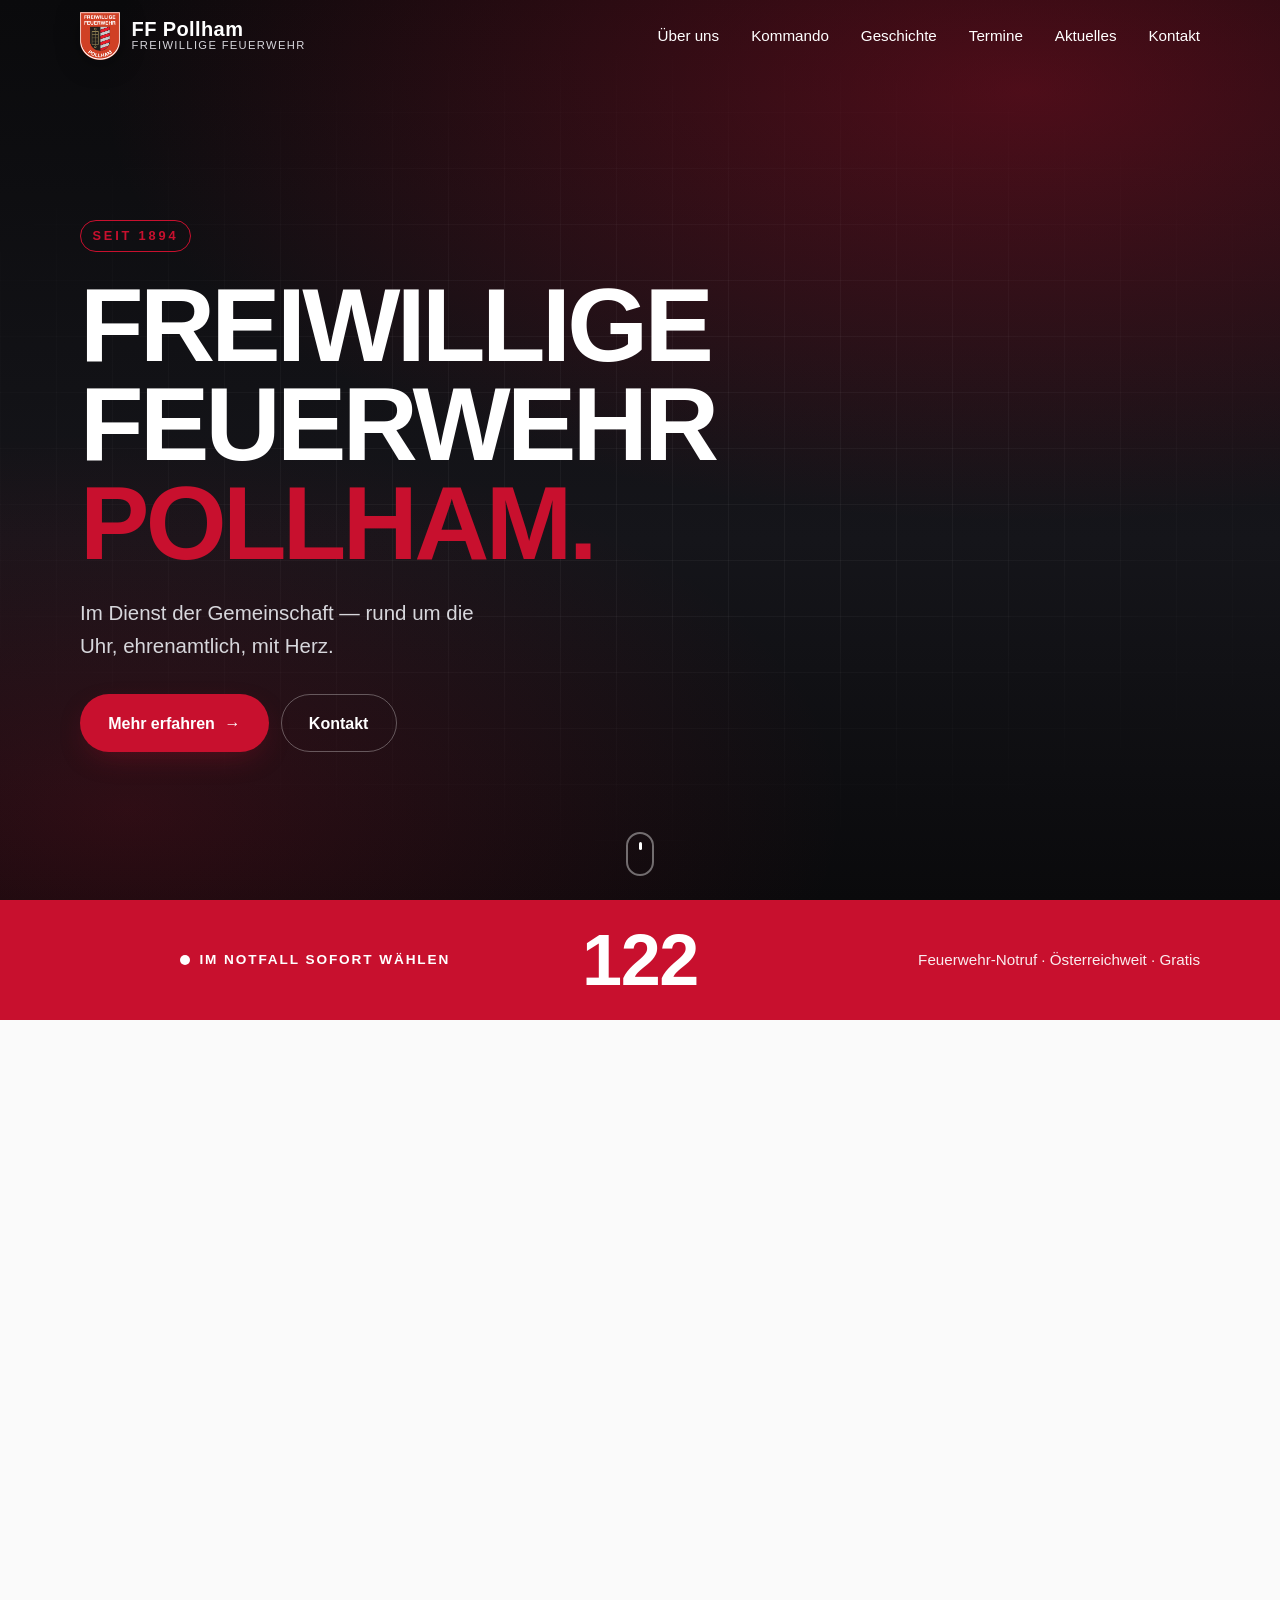
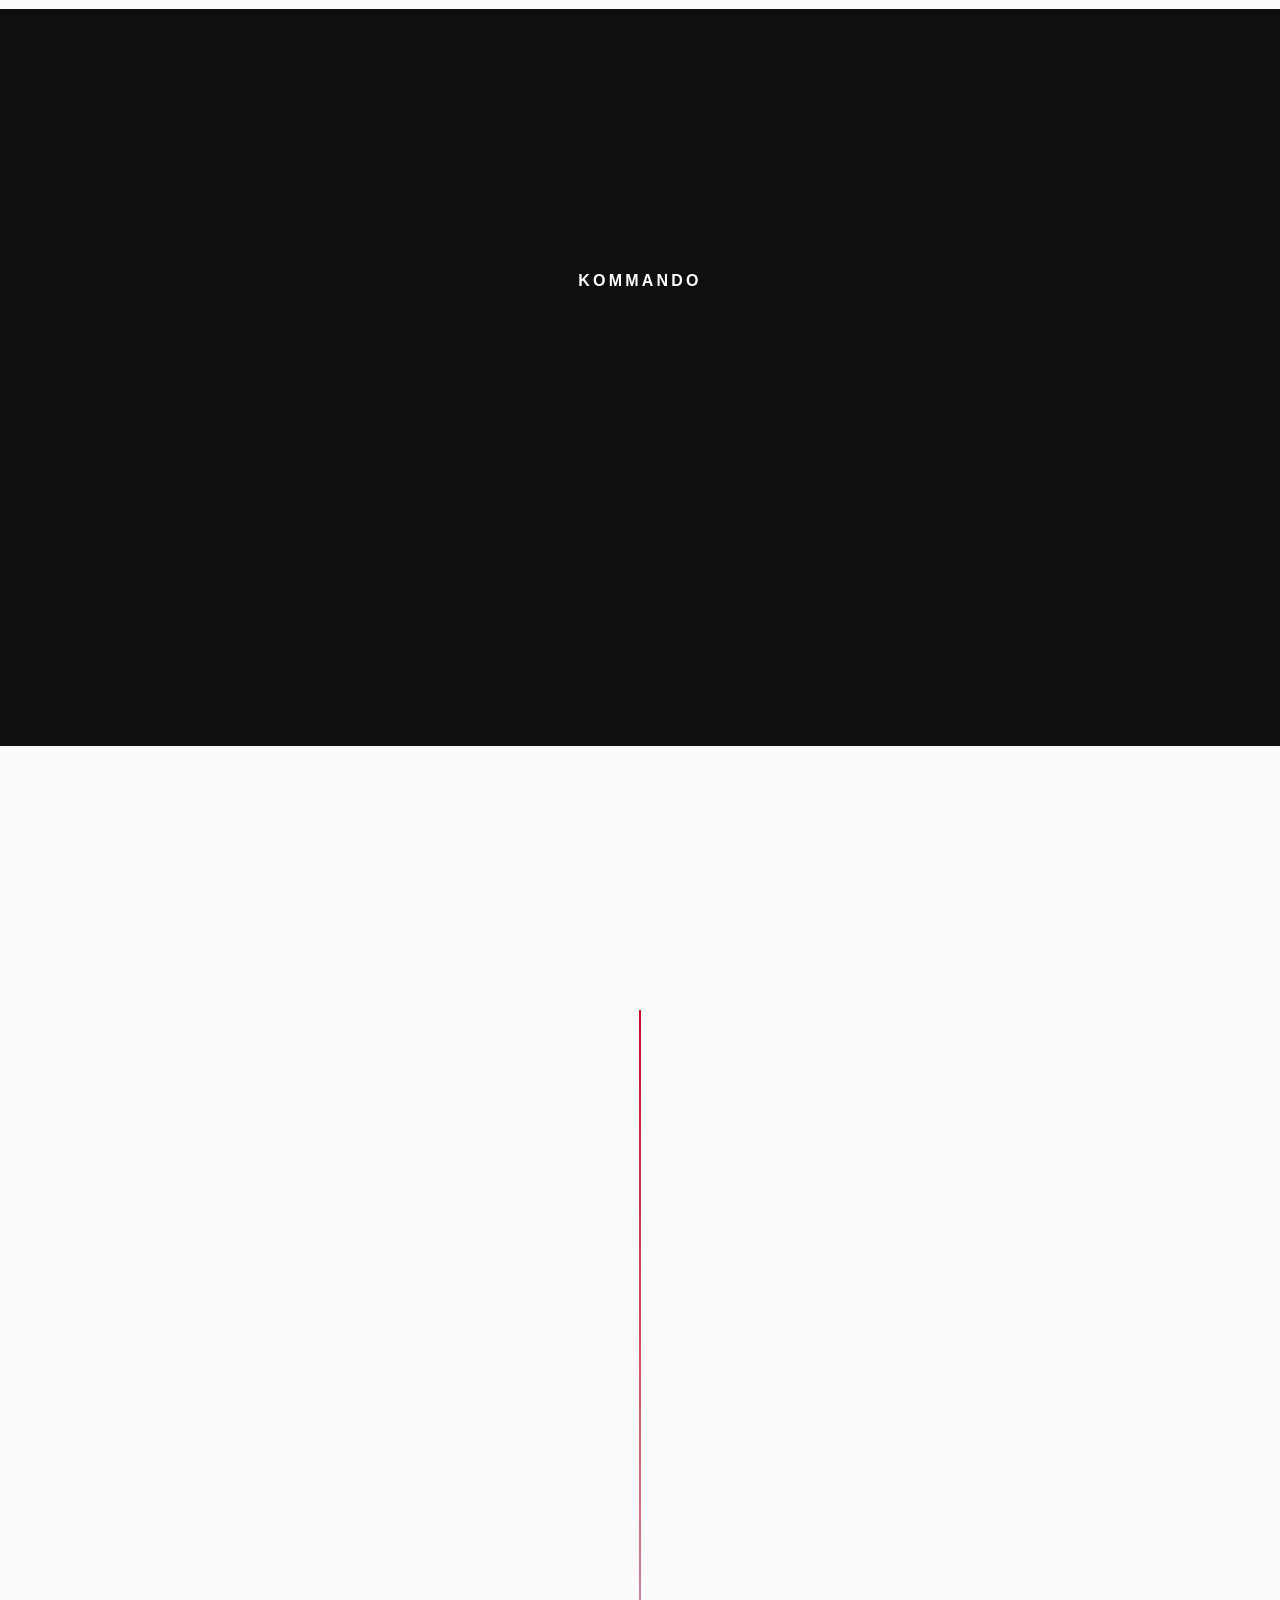
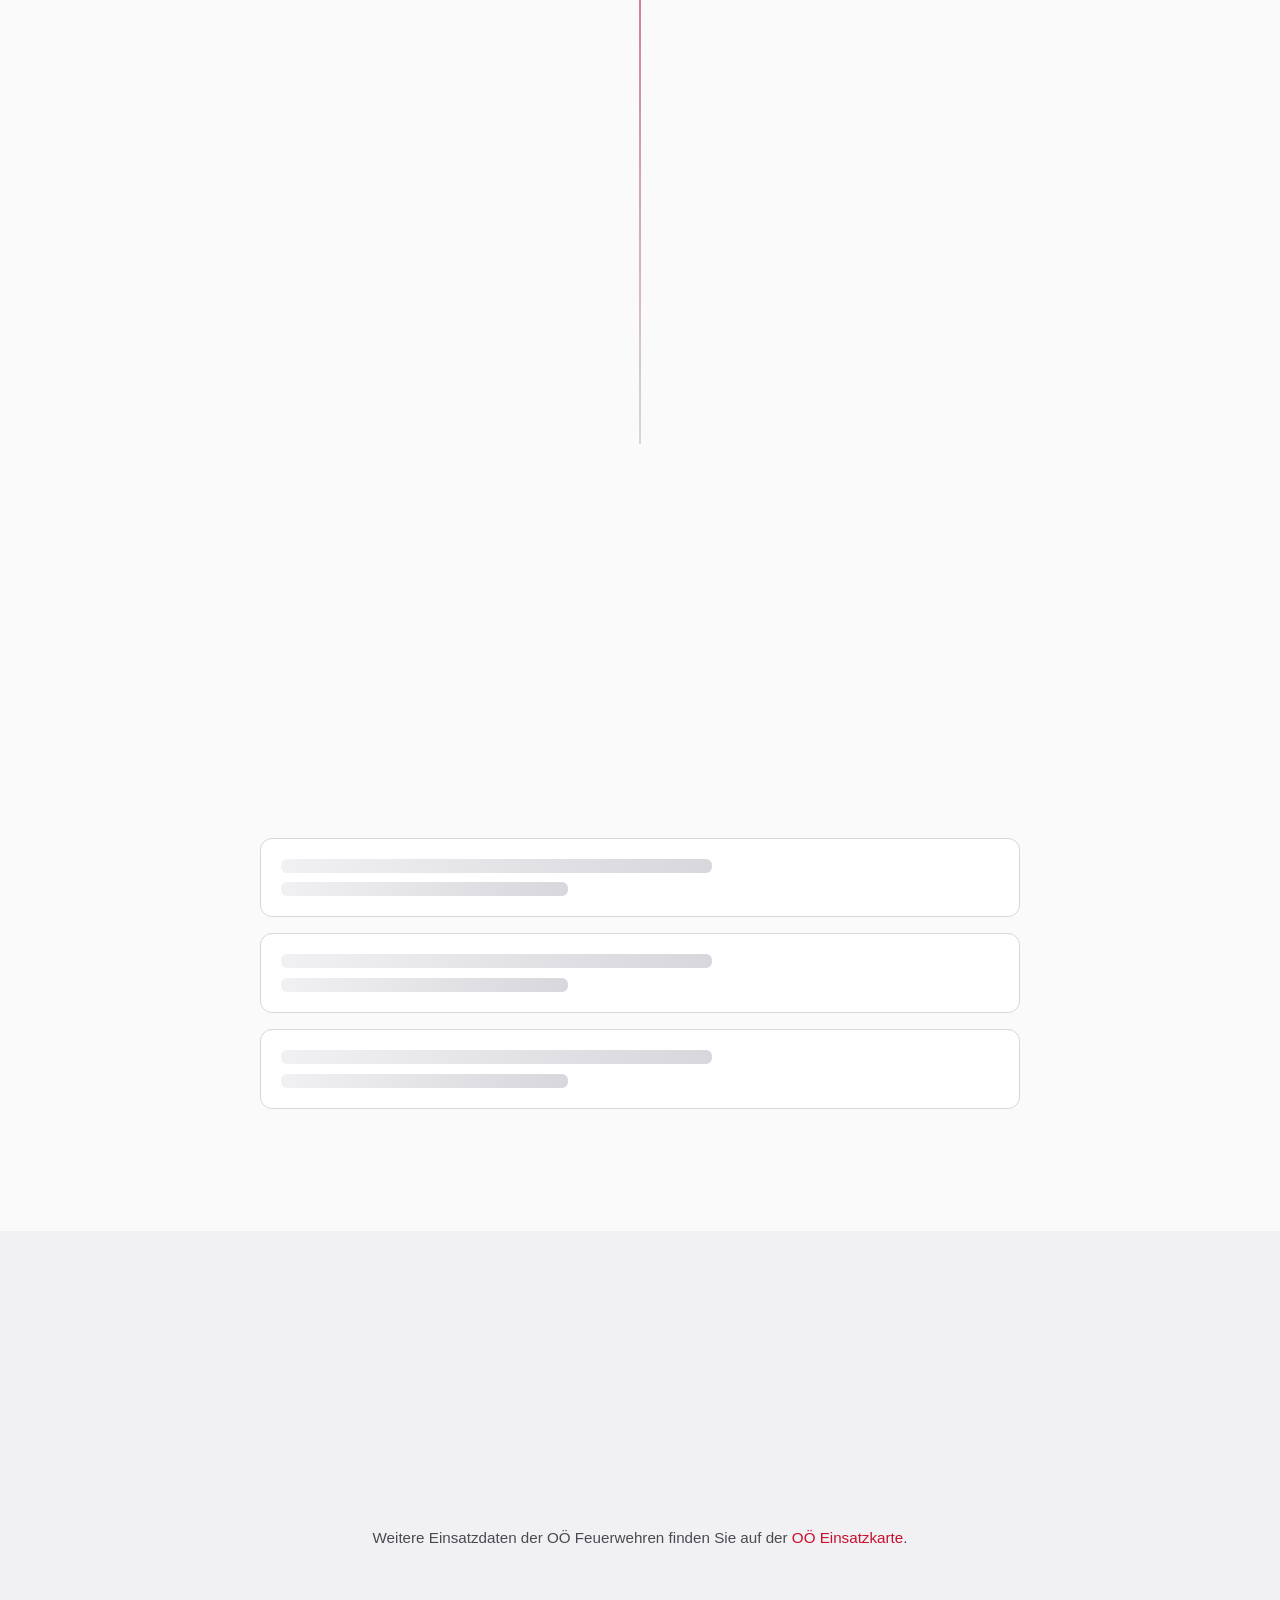
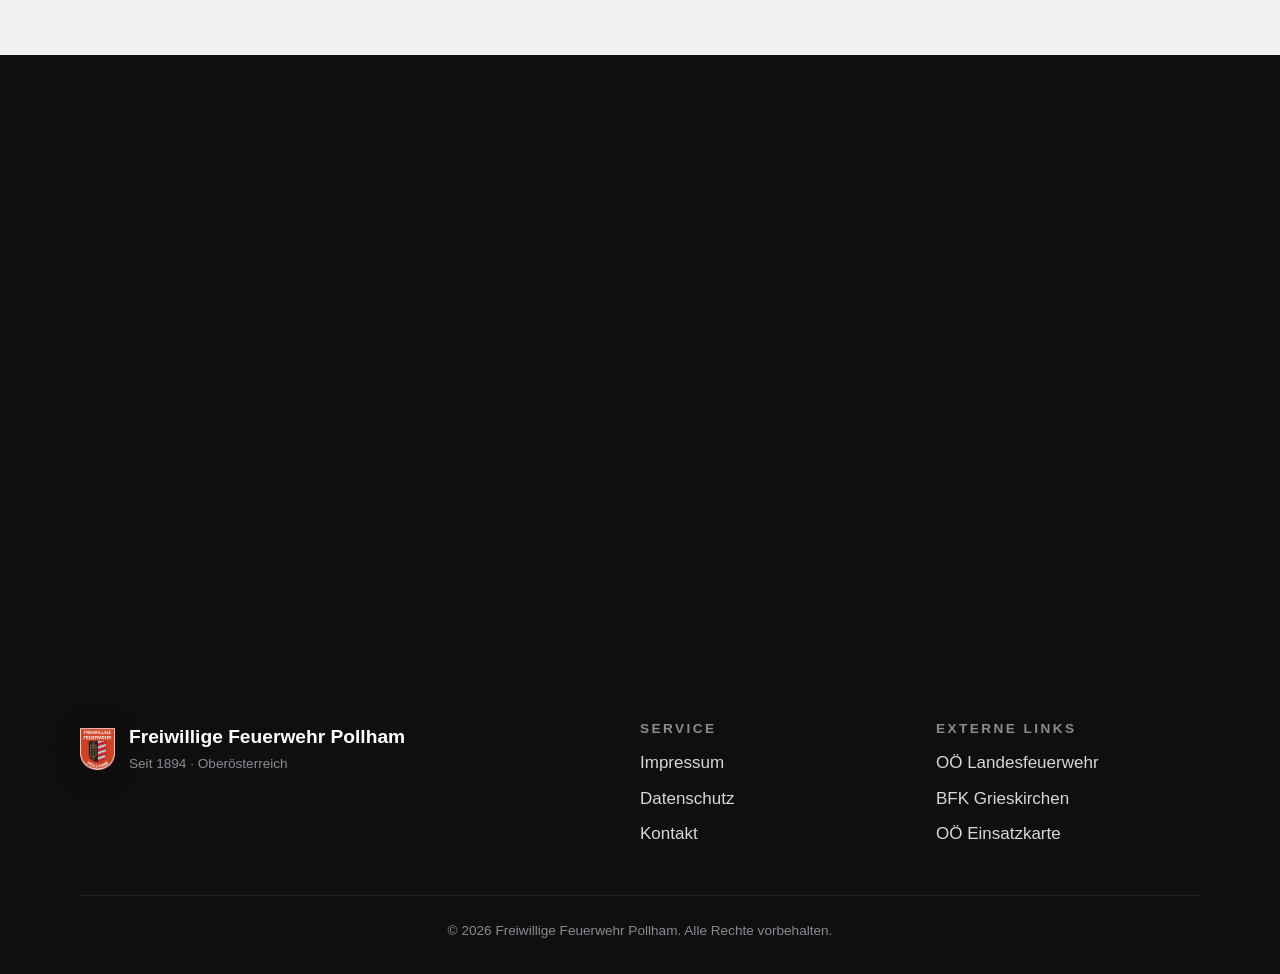
==== index.html @ 54071424 "Initial version" ====
<!DOCTYPE html>
<html lang="de">
<head>
  <meta charset="UTF-8" />
  <meta name="viewport" content="width=device-width, initial-scale=1.0" />
  <meta http-equiv="Content-Security-Policy" content="default-src 'none'; script-src 'self'; style-src 'self'; img-src 'self'; connect-src 'self'; base-uri 'self'; form-action 'self'; object-src 'none'; upgrade-insecure-requests" />
  <meta name="referrer" content="strict-origin-when-cross-origin" />
  <meta name="description" content="Freiwillige Feuerwehr Pollham — seit 1894 im Einsatz für unsere Gemeinde. Kommando, Geschichte, Aktuelles und Kontakt." />
  <meta name="theme-color" content="#c8102e" />
  <meta property="og:title" content="Freiwillige Feuerwehr Pollham" />
  <meta property="og:description" content="Seit 1894 im Einsatz für unsere Gemeinde." />
  <meta property="og:type" content="website" />
  <title>Freiwillige Feuerwehr Pollham — Seit 1894 im Einsatz</title>
  <link rel="icon" type="image/png" sizes="96x96" href="assets/favicon-96x96.png" />
  <link rel="shortcut icon" href="assets/favicon.ico" />
  <link rel="apple-touch-icon" sizes="180x180" href="assets/apple-touch-icon.png" />
  <meta name="apple-mobile-web-app-title" content="FF Pollham" />
  <link rel="stylesheet" href="css/style.css" />
</head>
<body>
  <a class="skip-link" href="#main">Zum Inhalt springen</a>

  <header class="site-header" id="siteHeader">
    <div class="container header-inner">
      <a class="brand" href="#top" aria-label="Startseite — FF Pollham">
        <span class="brand-mark" aria-hidden="true">
          <img src="assets/logo.png" alt="" width="40" height="48" />
        </span>
        <span class="brand-text">
          <span class="brand-line-1">FF Pollham</span>
          <span class="brand-line-2">Freiwillige Feuerwehr</span>
        </span>
      </a>

      <button class="nav-toggle" aria-expanded="false" aria-controls="primary-nav" aria-label="Menü öffnen">
        <span class="nav-toggle-bar"></span>
        <span class="nav-toggle-bar"></span>
        <span class="nav-toggle-bar"></span>
      </button>

      <nav id="primary-nav" class="primary-nav" aria-label="Hauptnavigation">
        <ul>
          <li><a href="#ueber-uns">Über uns</a></li>
          <li><a href="#kommando">Kommando</a></li>
          <li><a href="#geschichte">Geschichte</a></li>
          <li><a href="#termine">Termine</a></li>
          <li><a href="#aktuelles">Aktuelles</a></li>
          <li><a href="#kontakt">Kontakt</a></li>
        </ul>
      </nav>
    </div>
  </header>

  <main id="main">
    <section class="hero" id="top">
      <div class="hero-bg" aria-hidden="true"></div>
      <div class="container hero-content">
        <p class="eyebrow">Seit 1894</p>
        <h1 class="hero-title">
          Freiwillige<br />
          Feuerwehr<br />
          <span class="hero-title-accent">Pollham.</span>
        </h1>
        <p class="hero-sub">
          Im Dienst der Gemeinschaft — rund um die Uhr, ehrenamtlich, mit Herz.
        </p>
        <div class="hero-actions">
          <a class="btn btn-primary" href="#ueber-uns">Mehr erfahren <span aria-hidden="true">→</span></a>
          <a class="btn btn-ghost" href="#kontakt">Kontakt</a>
        </div>
      </div>
      <a class="hero-scroll" href="#notruf" aria-label="Weiter scrollen">
        <span></span>
      </a>
    </section>

    <section class="notruf" id="notruf" aria-label="Notruf">
      <div class="container notruf-inner">
        <div class="notruf-label">
          <span class="notruf-pulse" aria-hidden="true"></span>
          Im Notfall sofort wählen
        </div>
        <a class="notruf-number" href="tel:122" aria-label="Notruf 122 wählen">122</a>
        <div class="notruf-meta">Feuerwehr-Notruf · Österreichweit · Gratis</div>
      </div>
    </section>

    <section class="section" id="ueber-uns">
      <div class="container">
        <div class="section-head">
          <p class="section-num">01</p>
          <h2 class="section-title">Wer wir sind</h2>
        </div>
        <div class="about-grid">
          <div class="about-text">
            <p class="lead">
              Die Freiwillige Feuerwehr Pollham ist seit über 130 Jahren fester Bestandteil unserer Gemeinde.
              Wir helfen, wenn jeder Moment zählt — bei Bränden, technischen Einsätzen und Katastrophen.
            </p>
            <p>
              Unsere Mitglieder sind ehrenamtlich im Dienst und investieren ihre Freizeit in Ausbildung,
              Übungen und Einsätze. Wir stehen für Verlässlichkeit, Kameradschaft und gelebte Tradition.
            </p>
          </div>
          <ul class="stat-grid" aria-label="Zahlen, Daten, Fakten">
            <li class="stat">
              <span class="stat-value" data-count-to="1894">1894</span>
              <span class="stat-label">Gegründet</span>
            </li>
            <li class="stat">
              <span class="stat-value" data-count-to="130">130<span class="stat-plus">+</span></span>
              <span class="stat-label">Jahre im Einsatz</span>
            </li>
            <li class="stat">
              <span class="stat-value" data-count-to="24">24/7</span>
              <span class="stat-label">Einsatzbereit</span>
            </li>
            <li class="stat">
              <span class="stat-value">100%</span>
              <span class="stat-label">Ehrenamtlich</span>
            </li>
          </ul>
        </div>
      </div>
    </section>

    <section class="section section-dark" id="kommando">
      <div class="container">
        <div class="section-head">
          <p class="section-num">02</p>
          <h2 class="section-title">Unser Kommando</h2>
          <p class="section-sub">Die Verantwortlichen der FF Pollham.</p>
        </div>

        <h3 class="group-title">Kommando</h3>
        <ul class="team-grid">
          <li class="team-card">
            <div class="avatar" data-initials="MH" aria-hidden="true">MH</div>
            <p class="team-rank">HBI</p>
            <p class="team-name">Martin Hofinger</p>
            <p class="team-role">Feuerwehrkommandant</p>
          </li>
          <li class="team-card">
            <div class="avatar" data-initials="PS" aria-hidden="true">PS</div>
            <p class="team-rank">OBI</p>
            <p class="team-name">Patrick Sulzer</p>
            <p class="team-role">Stv. des Feuerwehrkommandanten</p>
          </li>
          <li class="team-card">
            <div class="avatar" data-initials="RK" aria-hidden="true">RK</div>
            <p class="team-rank">BI d.F.</p>
            <p class="team-name">Ralph Kapsammer</p>
            <p class="team-role">Schriftführer</p>
          </li>
          <li class="team-card">
            <div class="avatar" data-initials="SM" aria-hidden="true">SM</div>
            <p class="team-rank">BI d.F.</p>
            <p class="team-name">Siegfried Mörtenhuber</p>
            <p class="team-role">Kassenführer</p>
          </li>
          <li class="team-card">
            <div class="avatar" data-initials="TS" aria-hidden="true">TS</div>
            <p class="team-rank">BI d.F.</p>
            <p class="team-name">Thomas Spicker</p>
            <p class="team-role">Gerätewart</p>
          </li>
        </ul>

        <details class="ext-command">
          <summary>Erweitertes Kommando anzeigen</summary>
          <ul class="team-grid team-grid-dense">
            <li class="team-card team-card-sm">
              <p class="team-rank">BI</p>
              <p class="team-name">Franz Dopler</p>
              <p class="team-role">Zugskommandant</p>
            </li>
            <li class="team-card team-card-sm">
              <p class="team-rank">HBM d.F.</p>
              <p class="team-name">Rupert Dopler jun.</p>
              <p class="team-role">Lotsenkommandant Gruppe</p>
            </li>
            <li class="team-card team-card-sm">
              <p class="team-rank">HBM</p>
              <p class="team-name">Markus Hager</p>
              <p class="team-role">Gruppenkommandant / Fachbeauftragter-Stv. Funk und LuN-Dienst</p>
            </li>
            <li class="team-card team-card-sm">
              <p class="team-rank">HBM</p>
              <p class="team-name">Thomas Zauner</p>
              <p class="team-role">Gruppenkommandant</p>
            </li>
            <li class="team-card team-card-sm">
              <p class="team-rank">HBM d.F.</p>
              <p class="team-name">Paul Kapsammer</p>
              <p class="team-role">Fachbeauftragter Atemschutz</p>
            </li>
            <li class="team-card team-card-sm">
              <p class="team-rank">HBM d.F.</p>
              <p class="team-name">Jasmin Ortner</p>
              <p class="team-role">Fachbeauftragte Schriftverkehr-Organisation</p>
            </li>
            <li class="team-card team-card-sm">
              <p class="team-rank">HBM d.F.</p>
              <p class="team-name">Markus Köllerer</p>
              <p class="team-role">Fachbeauftragter Geräte und Wartung</p>
            </li>
            <li class="team-card team-card-sm">
              <p class="team-rank">HBM d.F.</p>
              <p class="team-name">Georg Zauner</p>
              <p class="team-role">Fachbeauftragter Feuerwehrjugend</p>
            </li>
            <li class="team-card team-card-sm">
              <p class="team-rank">E-AW</p>
              <p class="team-name">Gerhard Obermayr-Lehner</p>
              <p class="team-role">Fachbeauftragter-Stv. Schriftverkehr-Organisation / Fachspezialist Historik und Dokumentation</p>
            </li>
            <li class="team-card team-card-sm">
              <p class="team-rank">OBM d.F.</p>
              <p class="team-name">Mario Em</p>
              <p class="team-role">Jugendhelfer</p>
            </li>
            <li class="team-card team-card-sm">
              <p class="team-rank">OBM d.F.</p>
              <p class="team-name">Andreas Holzinger</p>
              <p class="team-role">Jugendhelfer</p>
            </li>
            <li class="team-card team-card-sm">
              <p class="team-rank">HFM</p>
              <p class="team-name">David Hofinger</p>
              <p class="team-role">Jugendhelfer / Fachbeauftragter Leistungsbewerbe</p>
            </li>
          </ul>
        </details>
      </div>
    </section>

    <section class="section" id="geschichte">
      <div class="container">
        <div class="section-head">
          <p class="section-num">03</p>
          <h2 class="section-title">Unsere Geschichte</h2>
          <p class="section-sub">Über 130 Jahre Verantwortung für Pollham.</p>
        </div>

        <ol class="timeline">
          <li class="tl-item">
            <div class="tl-year">1881</div>
            <div class="tl-body">
              <h3>Erste Feuerspritze</h3>
              <p>
                Lange vor der offiziellen Gründung beschafft Pollham aus einer Wiener Fabrik
                seine erste Feuerspritze — für 613 Gulden und 36 Kreuzer. Sie wird in den
                Folgejahren bei mehreren Bränden in den Nachbarorten eingesetzt.
              </p>
            </div>
          </li>
          <li class="tl-item">
            <div class="tl-year">1894</div>
            <div class="tl-body">
              <h3>Offizielle Gründung</h3>
              <p>
                Am 30. November 1894 wird die Freiwillige Feuerwehr Pollham offiziell
                gegründet. Erster Obmann: Alois Aichelseder. Die Gründungsmannschaft zählt
                23 Mitglieder aus Pollham, Egg, Aigen, Hainbuch, Forsthof, Schmiedgraben
                und Edt.
              </p>
            </div>
          </li>
          <li class="tl-item">
            <div class="tl-year">1900+</div>
            <div class="tl-body">
              <h3>Wachstum &amp; Modernisierung</h3>
              <p>
                In den folgenden Jahrzehnten wächst die Wehr stetig, modernisiert ihre
                Ausrüstung und erweitert ihr Einsatzspektrum von der reinen Brand­bekämpfung
                zur technischen Hilfeleistung.
              </p>
            </div>
          </li>
          <li class="tl-item">
            <div class="tl-year">Heute</div>
            <div class="tl-body">
              <h3>Im Dienst der Gemeinschaft</h3>
              <p>
                Die FF Pollham ist heute eine moderne, gut ausgebildete Einsatzorganisation.
                Sie betreut neben dem klassischen Einsatzdienst auch eine aktive Jugendgruppe
                und ist tief im Gemeinde­leben verankert.
              </p>
            </div>
          </li>
        </ol>
      </div>
    </section>

    <section class="section" id="termine">
      <div class="container">
        <div class="section-head">
          <p class="section-num">04</p>
          <h2 class="section-title">Termine</h2>
          <p class="section-sub">Übungen, Veranstaltungen und Versammlungen.</p>
        </div>

        <div class="events-wrap"
             data-events
             data-endpoint="data/events.json">
          <ul class="events-list" id="events-list" aria-live="polite" aria-busy="true">
            <li class="event-skeleton" aria-hidden="true"><span></span><span></span></li>
            <li class="event-skeleton" aria-hidden="true"><span></span><span></span></li>
            <li class="event-skeleton" aria-hidden="true"><span></span><span></span></li>
          </ul>
        </div>
      </div>
    </section>

    <section class="section section-muted" id="aktuelles">
      <div class="container">
        <div class="section-head">
          <p class="section-num">05</p>
          <h2 class="section-title">Aktuelles</h2>
          <p class="section-sub">Einsätze, Veranstaltungen und Berichte.</p>
        </div>

        <!-- News items are maintained in data/news.json -->
        <ul class="news-grid" id="news-list" data-news data-endpoint="data/news.json" aria-live="polite"></ul>

        <p class="muted-note">
          Weitere Einsatzdaten der OÖ Feuerwehren finden Sie auf der
          <a href="https://einsaetze.ooelfv.at/" target="_blank" rel="noopener">OÖ Einsatzkarte</a>.
        </p>
      </div>
    </section>

    <section class="section section-dark" id="kontakt">
      <div class="container">
        <div class="section-head">
          <p class="section-num">06</p>
          <h2 class="section-title">Kontakt</h2>
          <p class="section-sub">So erreichen Sie uns.</p>
        </div>

        <div class="contact-grid">
          <div class="contact-card">
            <h3>Adresse</h3>
            <address>
              Freiwillige Feuerwehr Pollham<br />
              Pollham 9<br />
              4710 Pollham<br />
              Österreich
            </address>
            <p><a class="link-arrow" href="https://www.openstreetmap.org/search?query=Pollham%209%2C%204710%20Pollham" target="_blank" rel="noopener">In Karte öffnen →</a></p>
          </div>

          <div class="contact-card">
            <h3>Kommando</h3>
            <p>
              HBI Martin Hofinger<br />
              <em>Kommandant</em>
            </p>
            <p>
              <a href="mailto:ff-pollham@gr.ooelfv.at">ff-pollham@gr.ooelfv.at</a>
            </p>
          </div>

          <div class="contact-card contact-card-emergency">
            <h3>Notruf</h3>
            <p class="contact-emerg-number"><a href="tel:122">122</a></p>
            <p>Im Notfall direkt die Notrufnummer der Feuerwehr wählen.</p>
          </div>
        </div>
      </div>
    </section>
  </main>

  <footer class="site-footer">
    <div class="container footer-inner">
      <div class="footer-brand">
        <span class="brand-mark"><img src="assets/logo.png" alt="" width="35" height="42" /></span>
        <div>
          <p class="footer-name">Freiwillige Feuerwehr Pollham</p>
          <p class="footer-meta">Seit 1894 · Oberösterreich</p>
        </div>
      </div>

      <nav class="footer-nav" aria-label="Fuß-Navigation">
        <h2>Service</h2>
        <ul>
          <li><a href="impressum.html">Impressum</a></li>
          <li><a href="datenschutz.html">Datenschutz</a></li>
          <li><a href="#kontakt">Kontakt</a></li>
        </ul>
      </nav>

      <nav class="footer-nav" aria-label="Externe Links">
        <h2>Externe Links</h2>
        <ul>
          <li><a href="https://www.ooelfv.at" target="_blank" rel="noopener">OÖ Landesfeuerwehr</a></li>
          <li><a href="https://gr.ooelfv.at/" target="_blank" rel="noopener">BFK Grieskirchen</a></li>
          <li><a href="https://einsaetze.ooelfv.at/" target="_blank" rel="noopener">OÖ Einsatzkarte</a></li>
        </ul>
      </nav>

      <p class="footer-copy">© <span id="year">2026</span> Freiwillige Feuerwehr Pollham. Alle Rechte vorbehalten.</p>
    </div>
  </footer>

  <script src="js/main.js" defer></script>
</body>
</html>
---- css/style.css ----
/* ============================================================
   FF Pollham — Modern static site
   Vanilla CSS, mobile-first
   ============================================================ */

:root {
  /* Brand */
  --c-red: #c8102e;
  --c-red-deep: #9a0c23;
  --c-red-glow: rgba(200, 16, 46, 0.35);

  /* Neutrals */
  --c-ink: #0f0f10;
  --c-ink-soft: #1a1a1c;
  --c-grey-900: #232326;
  --c-grey-700: #4a4a52;
  --c-grey-500: #8a8a93;
  --c-grey-300: #d7d7dc;
  --c-grey-100: #f1f1f3;
  --c-paper: #fafafa;
  --c-white: #ffffff;

  /* Typography — system fonts only, no external requests
     Uses native OS font: SF Pro Display (Mac), Segoe UI (Windows), Roboto (Linux/Android) */
  --f-display: -apple-system, BlinkMacSystemFont, "Segoe UI", "Helvetica Neue", "Roboto", Arial, sans-serif;
  --f-body: -apple-system, BlinkMacSystemFont, "Segoe UI", "Helvetica Neue", "Roboto", Arial, sans-serif;

  /* Sizing */
  --container: 1200px;
  --radius-sm: 6px;
  --radius-md: 12px;
  --radius-lg: 20px;

  /* Motion */
  --ease: cubic-bezier(0.22, 1, 0.36, 1);
  --dur: 600ms;

  /* Layout */
  --header-h: 72px;
}

/* ---------- Reset & base ---------- */
*, *::before, *::after { box-sizing: border-box; }
html { scroll-behavior: smooth; -webkit-text-size-adjust: 100%; }
body {
  margin: 0;
  font-family: var(--f-body);
  font-size: 17px;
  line-height: 1.6;
  color: var(--c-ink);
  background: var(--c-paper);
  -webkit-font-smoothing: antialiased;
  text-rendering: optimizeLegibility;
}
img, svg { max-width: 100%; display: block; }
a { color: var(--c-red); text-decoration: none; }
a:hover { color: var(--c-red-deep); }
button { font-family: inherit; cursor: pointer; }
h1, h2, h3, h4 { font-family: var(--f-display); font-weight: 700; line-height: 1.1; margin: 0 0 0.4em; letter-spacing: -0.02em; font-stretch: 85%; }
p { margin: 0 0 1em; }
ul, ol { padding-left: 1.2em; margin: 0 0 1em; }
ul.unstyled, ol.unstyled, .team-grid, .stat-grid, .news-grid, .primary-nav ul, .footer-nav ul {
  list-style: none; padding: 0; margin: 0;
}
:focus-visible { outline: 3px solid var(--c-red); outline-offset: 3px; border-radius: 2px; }

/* Skip link */
.skip-link {
  position: absolute; left: -9999px; top: 0;
  background: var(--c-ink); color: var(--c-white);
  padding: 0.75em 1em; z-index: 1000; border-radius: 0 0 var(--radius-sm) var(--radius-sm);
}
.skip-link:focus { left: 0; }

/* Container */
.container {
  width: 100%; max-width: var(--container);
  margin-inline: auto;
  padding-inline: clamp(1.25rem, 4vw, 2.5rem);
}

/* ============================================================
   Header / Nav
   ============================================================ */
.site-header {
  position: fixed;
  inset: 0 0 auto 0;
  height: var(--header-h);
  z-index: 100;
  transition: background var(--dur) var(--ease), box-shadow var(--dur) var(--ease), border-color var(--dur) var(--ease);
  border-bottom: 1px solid transparent;
}
.site-header.is-solid {
  background: rgba(255, 255, 255, 0.92);
  backdrop-filter: saturate(160%) blur(10px);
  -webkit-backdrop-filter: saturate(160%) blur(10px);
  border-bottom-color: var(--c-grey-300);
  box-shadow: 0 4px 20px rgba(0,0,0,0.04);
}
.header-inner {
  height: 100%;
  display: flex; align-items: center; justify-content: space-between;
}

.brand {
  display: inline-flex; align-items: center; gap: 0.75rem;
  color: inherit;
  text-decoration: none;
}
.brand-mark {
  height: 48px;
  display: inline-flex; align-items: center;
  flex-shrink: 0;
  filter: drop-shadow(0 4px 12px rgba(0, 0, 0, 0.3));
}
.brand-mark img { height: 100%; width: auto; display: block; }
.brand-text { display: flex; flex-direction: column; line-height: 1.05; }
.brand-line-1 {
  font-family: var(--f-display);
  font-size: 1.25rem; font-weight: 800;
  color: var(--c-white);
  letter-spacing: 0.02em;
}
.brand-line-2 {
  font-size: 0.7rem;
  color: var(--c-grey-300);
  letter-spacing: 0.12em;
  text-transform: uppercase;
  font-weight: 500;
}
.site-header.is-solid .brand-line-1 { color: var(--c-ink); }
.site-header.is-solid .brand-line-2 { color: var(--c-grey-700); }

/* Nav */
.primary-nav ul {
  display: none;
  gap: 2rem;
}
.primary-nav a {
  color: var(--c-white);
  font-weight: 500;
  font-size: 0.95rem;
  padding: 0.5em 0;
  position: relative;
  text-decoration: none;
}
.primary-nav a::after {
  content: "";
  position: absolute; left: 0; right: 0; bottom: -4px;
  height: 2px; background: var(--c-red);
  transform: scaleX(0); transform-origin: left center;
  transition: transform 220ms var(--ease);
}
.primary-nav a:hover::after,
.primary-nav a:focus-visible::after { transform: scaleX(1); }
.site-header.is-solid .primary-nav a { color: var(--c-ink); }

/* Nav toggle (mobile) */
.nav-toggle {
  appearance: none; background: transparent; border: 0;
  width: 44px; height: 44px;
  display: grid; place-items: center;
  padding: 0;
}
.nav-toggle-bar {
  display: block; width: 24px; height: 2px;
  background: var(--c-white);
  margin: 3px 0;
  transition: transform 220ms var(--ease), opacity 220ms var(--ease), background 220ms var(--ease);
}
.site-header.is-solid .nav-toggle-bar,
body.nav-open .nav-toggle-bar { background: var(--c-ink); }
body.nav-open .nav-toggle-bar:nth-child(1) { transform: translateY(5px) rotate(45deg); }
body.nav-open .nav-toggle-bar:nth-child(2) { opacity: 0; }
body.nav-open .nav-toggle-bar:nth-child(3) { transform: translateY(-5px) rotate(-45deg); }

/* Mobile nav drawer */
@media (max-width: 859px) {
  .primary-nav {
    position: fixed;
    inset: var(--header-h) 0 0 0;
    background: var(--c-paper);
    transform: translateY(-100%);
    transition: transform 320ms var(--ease);
    z-index: 90;
    overflow-y: auto;
  }
  body.nav-open .primary-nav { transform: translateY(0); }
  .primary-nav ul {
    display: flex !important;
    flex-direction: column;
    gap: 0;
    padding: 1rem clamp(1.25rem, 4vw, 2.5rem) 2rem;
  }
  .primary-nav li { border-bottom: 1px solid var(--c-grey-300); }
  .primary-nav a {
    color: var(--c-ink) !important;
    display: block;
    font-family: var(--f-display);
    font-size: 1.6rem; font-weight: 600;
    padding: 1rem 0;
  }
  .primary-nav a::after { display: none; }
}

@media (min-width: 860px) {
  .nav-toggle { display: none; }
  .primary-nav ul { display: flex; }
}

/* ============================================================
   Hero
   ============================================================ */
.hero {
  position: relative;
  min-height: 100vh;
  min-height: 100dvh;
  display: flex; align-items: center;
  color: var(--c-white);
  isolation: isolate;
  overflow: hidden;
  padding-top: var(--header-h);
}
.hero-bg {
  position: absolute; inset: 0; z-index: -1;
  background:
    radial-gradient(120% 80% at 80% 10%, rgba(200,16,46,0.35), transparent 60%),
    radial-gradient(80% 60% at 10% 90%, rgba(200,16,46,0.18), transparent 70%),
    linear-gradient(180deg, #0a0a0c 0%, #15151a 60%, #0a0a0c 100%);
}
.hero-bg::after {
  content: "";
  position: absolute; inset: 0;
  background-image:
    linear-gradient(rgba(255,255,255,0.04) 1px, transparent 1px),
    linear-gradient(90deg, rgba(255,255,255,0.04) 1px, transparent 1px);
  background-size: 56px 56px;
  mask-image: radial-gradient(80% 60% at 50% 50%, #000 30%, transparent 80%);
  -webkit-mask-image: radial-gradient(80% 60% at 50% 50%, #000 30%, transparent 80%);
}
.hero-content { padding-block: clamp(3rem, 8vh, 6rem); }
.eyebrow {
  display: inline-block;
  font-size: 0.8rem; font-weight: 600;
  letter-spacing: 0.22em; text-transform: uppercase;
  color: var(--c-red);
  padding: 0.4em 0.9em;
  border: 1px solid var(--c-red);
  border-radius: 999px;
  margin-bottom: 1.5rem;
}
.hero-title {
  font-size: clamp(2.6rem, 9vw, 6.5rem);
  line-height: 0.95;
  margin: 0 0 1.5rem;
  letter-spacing: -0.035em;
  text-transform: uppercase;
  font-weight: 800;
  font-stretch: 75%;
}
.hero-title-accent {
  color: var(--c-red);
}
.hero-sub {
  font-size: clamp(1.05rem, 1.6vw, 1.3rem);
  max-width: 36ch;
  color: var(--c-grey-300);
  margin-bottom: 2rem;
}
.hero-actions { display: flex; flex-wrap: wrap; gap: 0.75rem; }

/* Buttons */
.btn {
  display: inline-flex; align-items: center; gap: 0.6em;
  padding: 0.95em 1.7em;
  font-weight: 600; font-size: 1rem;
  border-radius: 999px;
  border: 1px solid transparent;
  transition: transform 180ms var(--ease), background 180ms var(--ease), color 180ms var(--ease), border-color 180ms var(--ease), box-shadow 180ms var(--ease);
  text-decoration: none;
}
.btn:hover { transform: translateY(-1px); }
.btn:active { transform: translateY(0); }
.btn-primary {
  background: var(--c-red); color: var(--c-white);
  box-shadow: 0 10px 30px -10px var(--c-red-glow);
}
.btn-primary:hover { background: var(--c-red-deep); color: var(--c-white); box-shadow: 0 14px 40px -10px var(--c-red-glow); }
.btn-ghost {
  background: transparent; color: var(--c-white);
  border-color: rgba(255,255,255,0.3);
}
.btn-ghost:hover { background: rgba(255,255,255,0.08); color: var(--c-white); border-color: rgba(255,255,255,0.6); }

/* Hero scroll cue */
.hero-scroll {
  position: absolute; left: 50%; bottom: 1.5rem; transform: translateX(-50%);
  width: 28px; height: 44px; border: 2px solid rgba(255,255,255,0.4);
  border-radius: 999px;
  display: grid; place-items: start center;
  padding-top: 8px;
}
.hero-scroll span {
  display: block; width: 3px; height: 8px; background: var(--c-white);
  border-radius: 999px;
  animation: scrollCue 1.8s ease-in-out infinite;
}
@keyframes scrollCue {
  0% { transform: translateY(0); opacity: 1; }
  60% { transform: translateY(10px); opacity: 0; }
  61% { transform: translateY(0); opacity: 0; }
  100% { transform: translateY(0); opacity: 1; }
}

/* ============================================================
   Notruf banner
   ============================================================ */
.notruf {
  background: var(--c-red);
  color: var(--c-white);
  position: relative;
}
.notruf-inner {
  display: grid;
  gap: 0.5rem 2rem;
  grid-template-columns: 1fr;
  align-items: center;
  padding-block: 1.5rem;
  text-align: center;
}
@media (min-width: 760px) {
  .notruf-inner { grid-template-columns: 1fr auto 1fr; text-align: left; }
  .notruf-meta { text-align: right; }
}
.notruf-label {
  display: inline-flex; align-items: center; justify-content: center; gap: 0.6rem;
  font-weight: 600; text-transform: uppercase; letter-spacing: 0.14em; font-size: 0.85rem;
}
.notruf-pulse {
  width: 10px; height: 10px; border-radius: 999px; background: var(--c-white);
  box-shadow: 0 0 0 0 rgba(255,255,255,0.7);
  animation: pulse 1.6s ease-out infinite;
}
@keyframes pulse {
  0% { box-shadow: 0 0 0 0 rgba(255,255,255,0.6); }
  80% { box-shadow: 0 0 0 14px rgba(255,255,255,0); }
  100% { box-shadow: 0 0 0 0 rgba(255,255,255,0); }
}
.notruf-number {
  font-family: var(--f-display);
  font-size: clamp(3rem, 7vw, 4.5rem);
  font-weight: 800;
  color: var(--c-white);
  text-decoration: none;
  line-height: 1;
  letter-spacing: -0.02em;
}
.notruf-meta { font-size: 0.95rem; opacity: 0.92; }

/* ============================================================
   Generic Sections
   ============================================================ */
.section {
  padding-block: clamp(4rem, 10vh, 7rem);
}
.section-muted { background: var(--c-grey-100); }
.section-dark {
  background: var(--c-ink);
  color: var(--c-grey-300);
}
.section-dark h2, .section-dark h3, .section-dark .section-num {
  color: var(--c-white);
}

.section-head {
  max-width: 60ch;
  margin: 0 auto 3rem;
  text-align: center;
}
.section-num {
  display: inline-block;
  font-family: var(--f-display);
  font-size: 0.95rem; font-weight: 600;
  letter-spacing: 0.2em;
  color: var(--c-red);
  margin: 0 0 0.4rem;
}
.section-num::before { content: "— "; }
.section-num::after { content: " —"; }
.section-title {
  font-size: clamp(2rem, 4.5vw, 3.2rem);
  text-transform: uppercase;
  margin: 0 0 0.6rem;
  letter-spacing: -0.025em;
  font-stretch: 80%;
}
.section-sub {
  font-size: 1.05rem;
  color: var(--c-grey-700);
  margin: 0;
}
.section-dark .section-sub { color: var(--c-grey-300); }

.lead { font-size: 1.2rem; line-height: 1.55; color: var(--c-ink); }
.section-dark .lead { color: var(--c-grey-300); }

/* ============================================================
   Über uns
   ============================================================ */
.about-grid {
  display: grid;
  gap: 3rem;
  grid-template-columns: 1fr;
  align-items: start;
}
@media (min-width: 900px) {
  .about-grid { grid-template-columns: 1.3fr 1fr; gap: 4rem; }
}

.stat-grid {
  display: grid;
  grid-template-columns: repeat(2, 1fr);
  gap: 1rem;
}
.stat {
  background: var(--c-white);
  border: 1px solid var(--c-grey-300);
  border-radius: var(--radius-md);
  padding: 1.5rem 1.25rem;
  text-align: left;
}
.stat-value {
  display: block;
  font-family: var(--f-display);
  font-size: clamp(2.4rem, 5vw, 3rem);
  font-weight: 800;
  color: var(--c-red);
  line-height: 1;
  letter-spacing: -0.02em;
}
.stat-plus { color: var(--c-red); }
.stat-label {
  display: block;
  margin-top: 0.5rem;
  font-size: 0.85rem;
  color: var(--c-grey-700);
  text-transform: uppercase;
  letter-spacing: 0.12em;
  font-weight: 600;
}

/* ============================================================
   Kommando / Team
   ============================================================ */
.group-title {
  font-family: var(--f-display);
  font-size: 1rem;
  letter-spacing: 0.2em;
  text-transform: uppercase;
  text-align: center;
  margin: 0 0 1.5rem;
  color: var(--c-red);
}
.team-grid {
  display: grid;
  grid-template-columns: repeat(auto-fit, minmax(200px, 1fr));
  gap: 1.25rem;
}
.team-card {
  background: var(--c-ink-soft);
  border: 1px solid var(--c-grey-900);
  border-radius: var(--radius-md);
  padding: 1.75rem 1.25rem 1.5rem;
  text-align: center;
  transition: transform 280ms var(--ease), border-color 280ms var(--ease), box-shadow 280ms var(--ease);
}
.team-card:hover {
  transform: translateY(-3px);
  border-color: var(--c-red);
  box-shadow: 0 20px 50px -20px rgba(0,0,0,0.5);
}
.avatar {
  width: 72px; height: 72px;
  border-radius: 999px;
  background: linear-gradient(135deg, var(--c-red) 0%, var(--c-red-deep) 100%);
  color: var(--c-white);
  display: grid; place-items: center;
  font-family: var(--f-display);
  font-size: 1.6rem; font-weight: 700;
  margin: 0 auto 1rem;
  letter-spacing: 0.04em;
}
.team-rank {
  font-family: var(--f-display);
  font-size: 0.8rem;
  font-weight: 600;
  color: var(--c-red);
  letter-spacing: 0.2em;
  text-transform: uppercase;
  margin: 0 0 0.25rem;
}
.team-name {
  font-family: var(--f-display);
  font-size: 1.25rem;
  font-weight: 700;
  color: var(--c-white);
  margin: 0 0 0.3rem;
}
.team-role {
  font-size: 0.9rem;
  color: var(--c-grey-500);
  margin: 0;
}

.ext-command { margin-top: 2.5rem; }
.ext-command summary {
  cursor: pointer;
  display: inline-flex; align-items: center; gap: 0.5em;
  font-family: var(--f-display);
  font-size: 0.95rem;
  font-weight: 600;
  color: var(--c-red);
  letter-spacing: 0.18em;
  text-transform: uppercase;
  list-style: none;
  padding: 0.6em 1em;
  border: 1px solid var(--c-red);
  border-radius: 999px;
  transition: background 180ms var(--ease), color 180ms var(--ease);
}
.ext-command summary::-webkit-details-marker { display: none; }
.ext-command summary::after {
  content: "+";
  font-size: 1.2em;
  line-height: 1;
}
.ext-command[open] summary::after { content: "−"; }
.ext-command summary:hover { background: var(--c-red); color: var(--c-white); }

.ext-command[open] .team-grid { margin-top: 1.5rem; }

.team-grid-dense {
  grid-template-columns: repeat(auto-fit, minmax(180px, 1fr));
  gap: 0.75rem;
}
.team-card-sm {
  padding: 1.25rem 1rem;
}
.team-card-sm .team-name { font-size: 1.05rem; }
.team-card-sm .team-rank { font-size: 0.72rem; }
.team-card-sm .team-role { font-size: 0.82rem; }

/* ============================================================
   Timeline / Geschichte
   ============================================================ */
.timeline {
  list-style: none;
  padding: 0;
  margin: 0;
  position: relative;
  max-width: 800px;
  margin-inline: auto;
}
.timeline::before {
  content: "";
  position: absolute;
  left: 20px; top: 0; bottom: 0;
  width: 2px;
  background: linear-gradient(to bottom, var(--c-red), var(--c-grey-300));
}
@media (min-width: 720px) {
  .timeline::before { left: 50%; transform: translateX(-1px); }
}

.tl-item {
  position: relative;
  padding-left: 60px;
  margin-bottom: 2.5rem;
}
.tl-item::before {
  content: "";
  position: absolute;
  left: 12px; top: 8px;
  width: 18px; height: 18px;
  border-radius: 999px;
  background: var(--c-red);
  border: 4px solid var(--c-paper);
  box-shadow: 0 0 0 2px var(--c-red);
}
@media (min-width: 720px) {
  .tl-item { padding-left: 0; width: 50%; padding-right: 3rem; text-align: right; }
  .tl-item::before { left: auto; right: -10px; top: 8px; }
  .tl-item:nth-child(even) {
    margin-left: 50%;
    padding-left: 3rem; padding-right: 0;
    text-align: left;
  }
  .tl-item:nth-child(even)::before { left: -10px; right: auto; }
}
.tl-year {
  font-family: var(--f-display);
  font-size: 2.4rem; font-weight: 800;
  color: var(--c-red);
  line-height: 1;
  margin-bottom: 0.5rem;
}
.tl-body h3 {
  font-size: 1.4rem;
  margin: 0 0 0.5rem;
  color: var(--c-ink);
}
.tl-body p {
  color: var(--c-grey-700);
  margin: 0;
}

/* ============================================================
   Events / Termine
   ============================================================ */
.events-wrap { max-width: 760px; margin-inline: auto; }
.events-list {
  list-style: none;
  padding: 0; margin: 0 0 2rem;
  display: flex; flex-direction: column;
  gap: 1rem;
}
.event-card {
  display: grid;
  grid-template-columns: 84px 1fr;
  gap: 1.25rem;
  align-items: center;
  background: var(--c-white);
  border: 1px solid var(--c-grey-300);
  border-left: 4px solid var(--c-red);
  border-radius: var(--radius-md);
  padding: 1.1rem 1.25rem;
  transition: transform 220ms var(--ease), box-shadow 220ms var(--ease);
}
.event-card:hover {
  transform: translateY(-2px);
  box-shadow: 0 20px 40px -25px rgba(0,0,0,0.18);
}
.event-date {
  display: flex; flex-direction: column; align-items: center;
  justify-content: center;
  color: var(--c-red);
  line-height: 1;
}
.event-day {
  font-size: 2.4rem; font-weight: 800;
  letter-spacing: -0.04em;
}
.event-month {
  font-size: 0.8rem; font-weight: 700;
  text-transform: uppercase;
  letter-spacing: 0.18em;
  margin-top: 0.2rem;
  color: var(--c-grey-700);
}
.event-body { min-width: 0; }
.event-when {
  margin: 0 0 0.25rem;
  font-size: 0.82rem;
  color: var(--c-grey-700);
  letter-spacing: 0.04em;
}
.event-title {
  margin: 0 0 0.25rem;
  font-size: 1.25rem;
  color: var(--c-ink);
}
.event-loc {
  margin: 0;
  font-size: 0.92rem;
  color: var(--c-grey-700);
}

/* skeletons + empty/error */
.event-skeleton, .news-skeleton {
  list-style: none;
  border-radius: var(--radius-md);
  background: var(--c-white);
  border: 1px solid var(--c-grey-300);
  padding: 1.25rem;
  display: flex; flex-direction: column;
  gap: 0.6rem;
}
.event-skeleton span, .news-skeleton span {
  display: block;
  height: 14px;
  border-radius: 6px;
  background: linear-gradient(90deg, var(--c-grey-100) 0%, var(--c-grey-300) 50%, var(--c-grey-100) 100%);
  background-size: 200% 100%;
  animation: skeleton 1.4s ease-in-out infinite;
}
.event-skeleton span:nth-child(1) { width: 60%; }
.event-skeleton span:nth-child(2) { width: 40%; }
.news-skeleton  span:nth-child(1) { width: 30%; height: 18px; }
.news-skeleton  span:nth-child(2) { width: 70%; }
.news-skeleton  span:nth-child(3) { width: 90%; }
@keyframes skeleton {
  0%   { background-position: 200% 0; }
  100% { background-position: -200% 0; }
}
@media (prefers-reduced-motion: reduce) {
  .event-skeleton span, .news-skeleton span { animation: none; }
}

.event-empty, .event-error, .news-empty {
  list-style: none;
  background: var(--c-white);
  border: 1px dashed var(--c-grey-300);
  border-radius: var(--radius-md);
  padding: 1.5rem 1.25rem;
  text-align: center;
  color: var(--c-grey-700);
}
.event-error a { display: inline-block; margin-top: 0.5rem; }

.muted-note-center { text-align: center; margin-top: 1.5rem; }
.btn-dark { color: var(--c-ink); border-color: var(--c-grey-300); }
.btn-dark:hover { background: var(--c-ink); color: var(--c-white); border-color: var(--c-ink); }

@media (max-width: 520px) {
  .event-card { grid-template-columns: 60px 1fr; gap: 0.9rem; padding: 1rem; }
  .event-day { font-size: 1.8rem; }
  .event-month { font-size: 0.7rem; }
  .event-title { font-size: 1.1rem; }
}

/* ============================================================
   News / Aktuelles
   ============================================================ */
.news-grid {
  display: grid;
  grid-template-columns: repeat(auto-fit, minmax(280px, 1fr));
  gap: 1.5rem;
}
.news-card {
  background: var(--c-white);
  border: 1px solid var(--c-grey-300);
  border-radius: var(--radius-md);
  padding: 1.75rem;
  display: flex; flex-direction: column;
  gap: 0.75rem;
  position: relative;
  transition: transform 220ms var(--ease), box-shadow 220ms var(--ease), border-color 220ms var(--ease);
}
.news-card:hover {
  transform: translateY(-4px);
  box-shadow: 0 30px 60px -30px rgba(0,0,0,0.15);
  border-color: var(--c-grey-500);
}
.news-tag {
  align-self: flex-start;
  font-size: 0.72rem;
  font-weight: 700;
  letter-spacing: 0.16em;
  text-transform: uppercase;
  padding: 0.35em 0.8em;
  border-radius: 999px;
  background: var(--c-grey-100);
  color: var(--c-grey-700);
}
.news-tag-mission { background: var(--c-red); color: var(--c-white); }
.news-tag-event { background: #1f2937; color: var(--c-white); }
.news-tag-news { background: #e8eaee; color: var(--c-ink); }
.news-date {
  margin: 0;
  font-size: 0.85rem;
  color: var(--c-grey-700);
  letter-spacing: 0.06em;
}
.news-title {
  font-size: 1.4rem;
  margin: 0;
}
.news-excerpt {
  margin: 0;
  color: var(--c-grey-700);
  font-size: 0.97rem;
}
.muted-note {
  margin-top: 2rem;
  text-align: center;
  font-size: 0.95rem;
  color: var(--c-grey-700);
}

/* ============================================================
   Kontakt
   ============================================================ */
.contact-grid {
  display: grid;
  gap: 1.25rem;
  grid-template-columns: repeat(auto-fit, minmax(260px, 1fr));
}
.contact-card {
  background: var(--c-ink-soft);
  border: 1px solid var(--c-grey-900);
  border-radius: var(--radius-md);
  padding: 1.75rem;
}
.contact-card h3 {
  font-size: 1.4rem;
  color: var(--c-white);
  margin: 0 0 0.75rem;
}
.contact-card address {
  font-style: normal;
  color: var(--c-grey-300);
  line-height: 1.7;
  margin: 0 0 1rem;
}
.contact-card p { color: var(--c-grey-300); margin: 0 0 0.75rem; }
.contact-card a { color: var(--c-white); border-bottom: 1px solid var(--c-red); }
.contact-card a:hover { color: var(--c-red); }
.contact-card .muted { color: var(--c-grey-500); }
.link-arrow {
  display: inline-block;
  font-weight: 600;
  color: var(--c-red) !important;
  border-bottom: none !important;
}
.link-arrow:hover { color: var(--c-white) !important; }

.contact-card-emergency {
  background: var(--c-red);
  border-color: var(--c-red);
}
.contact-card-emergency h3 { color: var(--c-white); }
.contact-card-emergency p { color: rgba(255,255,255,0.92); }
.contact-emerg-number {
  font-family: var(--f-display);
  font-size: clamp(3rem, 7vw, 4.5rem);
  font-weight: 800;
  line-height: 1;
  margin: 0 0 0.5rem !important;
}
.contact-emerg-number a {
  color: var(--c-white) !important;
  border-bottom: none !important;
  text-decoration: none;
}

/* ============================================================
   Footer
   ============================================================ */
.site-footer {
  background: var(--c-ink);
  color: var(--c-grey-300);
  padding-block: 3rem 2rem;
}
.footer-inner {
  display: grid;
  gap: 2rem;
  grid-template-columns: 1fr;
}
@media (min-width: 760px) {
  .footer-inner {
    grid-template-columns: 2fr 1fr 1fr;
    align-items: start;
  }
}
.footer-brand { display: flex; gap: 0.9rem; align-items: center; }
.footer-brand .brand-mark { height: 42px; }
.footer-name { font-family: var(--f-display); font-size: 1.2rem; font-weight: 700; color: var(--c-white); margin: 0; }
.footer-meta { font-size: 0.85rem; margin: 0; color: var(--c-grey-500); }
.footer-nav h2 {
  font-family: var(--f-display);
  font-size: 0.85rem;
  letter-spacing: 0.18em;
  text-transform: uppercase;
  color: var(--c-grey-500);
  margin: 0 0 0.75rem;
}
.footer-nav ul { display: flex; flex-direction: column; gap: 0.5rem; }
.footer-nav a { color: var(--c-grey-300); }
.footer-nav a:hover { color: var(--c-red); }
.footer-copy {
  grid-column: 1 / -1;
  border-top: 1px solid var(--c-grey-900);
  padding-top: 1.5rem;
  margin: 1rem 0 0;
  font-size: 0.85rem;
  color: var(--c-grey-500);
  text-align: center;
}

/* ============================================================
   Reveal-on-scroll
   ============================================================ */
.reveal {
  opacity: 0;
  transform: translateY(28px);
  transition: opacity 700ms var(--ease), transform 700ms var(--ease);
  will-change: opacity, transform;
}
.reveal.is-visible {
  opacity: 1;
  transform: none;
}

@media (prefers-reduced-motion: reduce) {
  html { scroll-behavior: auto; }
  .reveal { opacity: 1; transform: none; transition: none; }
  .hero-scroll span { animation: none; }
  .notruf-pulse { animation: none; }
  *, *::before, *::after { animation-duration: 0.01ms !important; transition-duration: 0.01ms !important; }
}

/* ============================================================
   Sub-pages (impressum, datenschutz)
   ============================================================ */
.page-hero {
  background: var(--c-ink);
  color: var(--c-white);
  padding: calc(var(--header-h) + 4rem) 0 4rem;
}
.page-hero h1 {
  font-size: clamp(2.4rem, 6vw, 4rem);
  text-transform: uppercase;
  margin: 0;
}
.page-hero p { color: var(--c-grey-500); max-width: 60ch; margin: 0.75rem 0 0; }
.prose { max-width: 70ch; margin-inline: auto; padding-block: 4rem; }
.prose h2 { font-size: 1.6rem; margin-top: 2rem; }
.prose p { color: var(--c-grey-700); }
.prose a { border-bottom: 1px solid var(--c-red); }
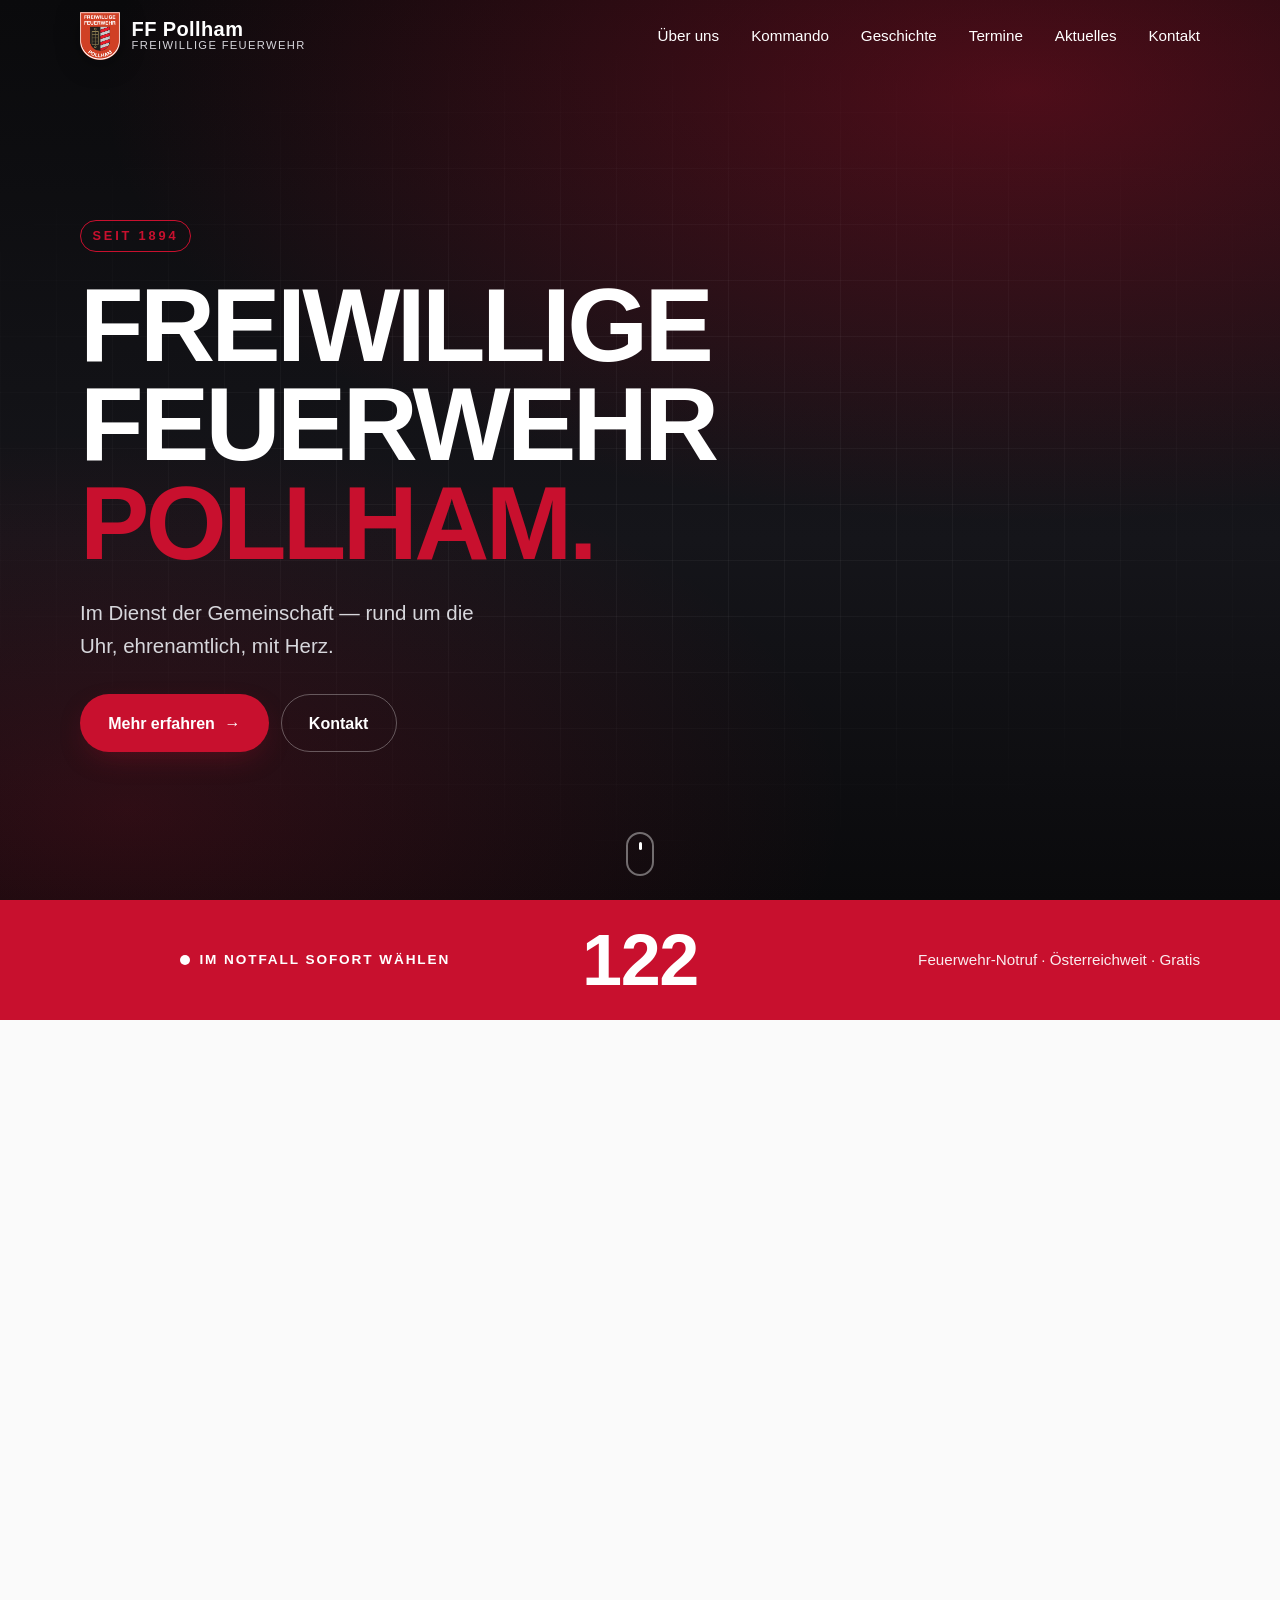
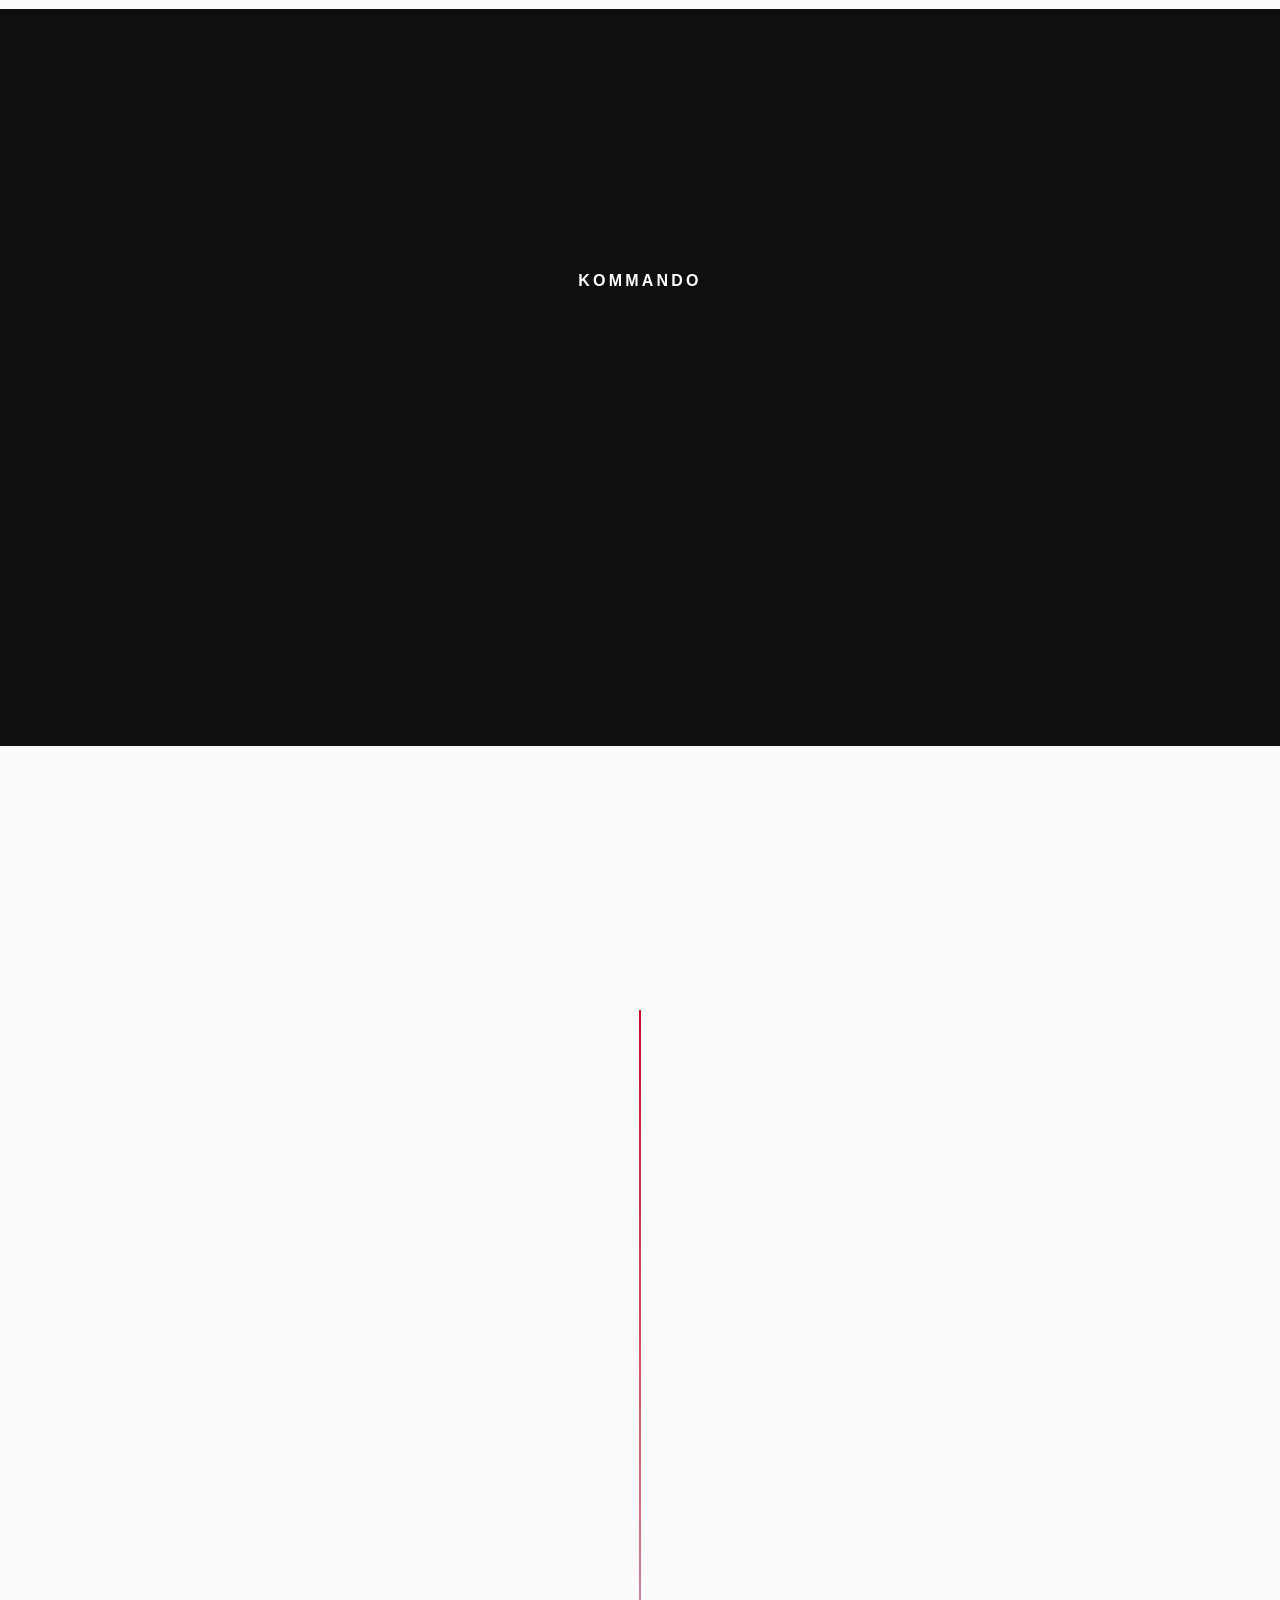
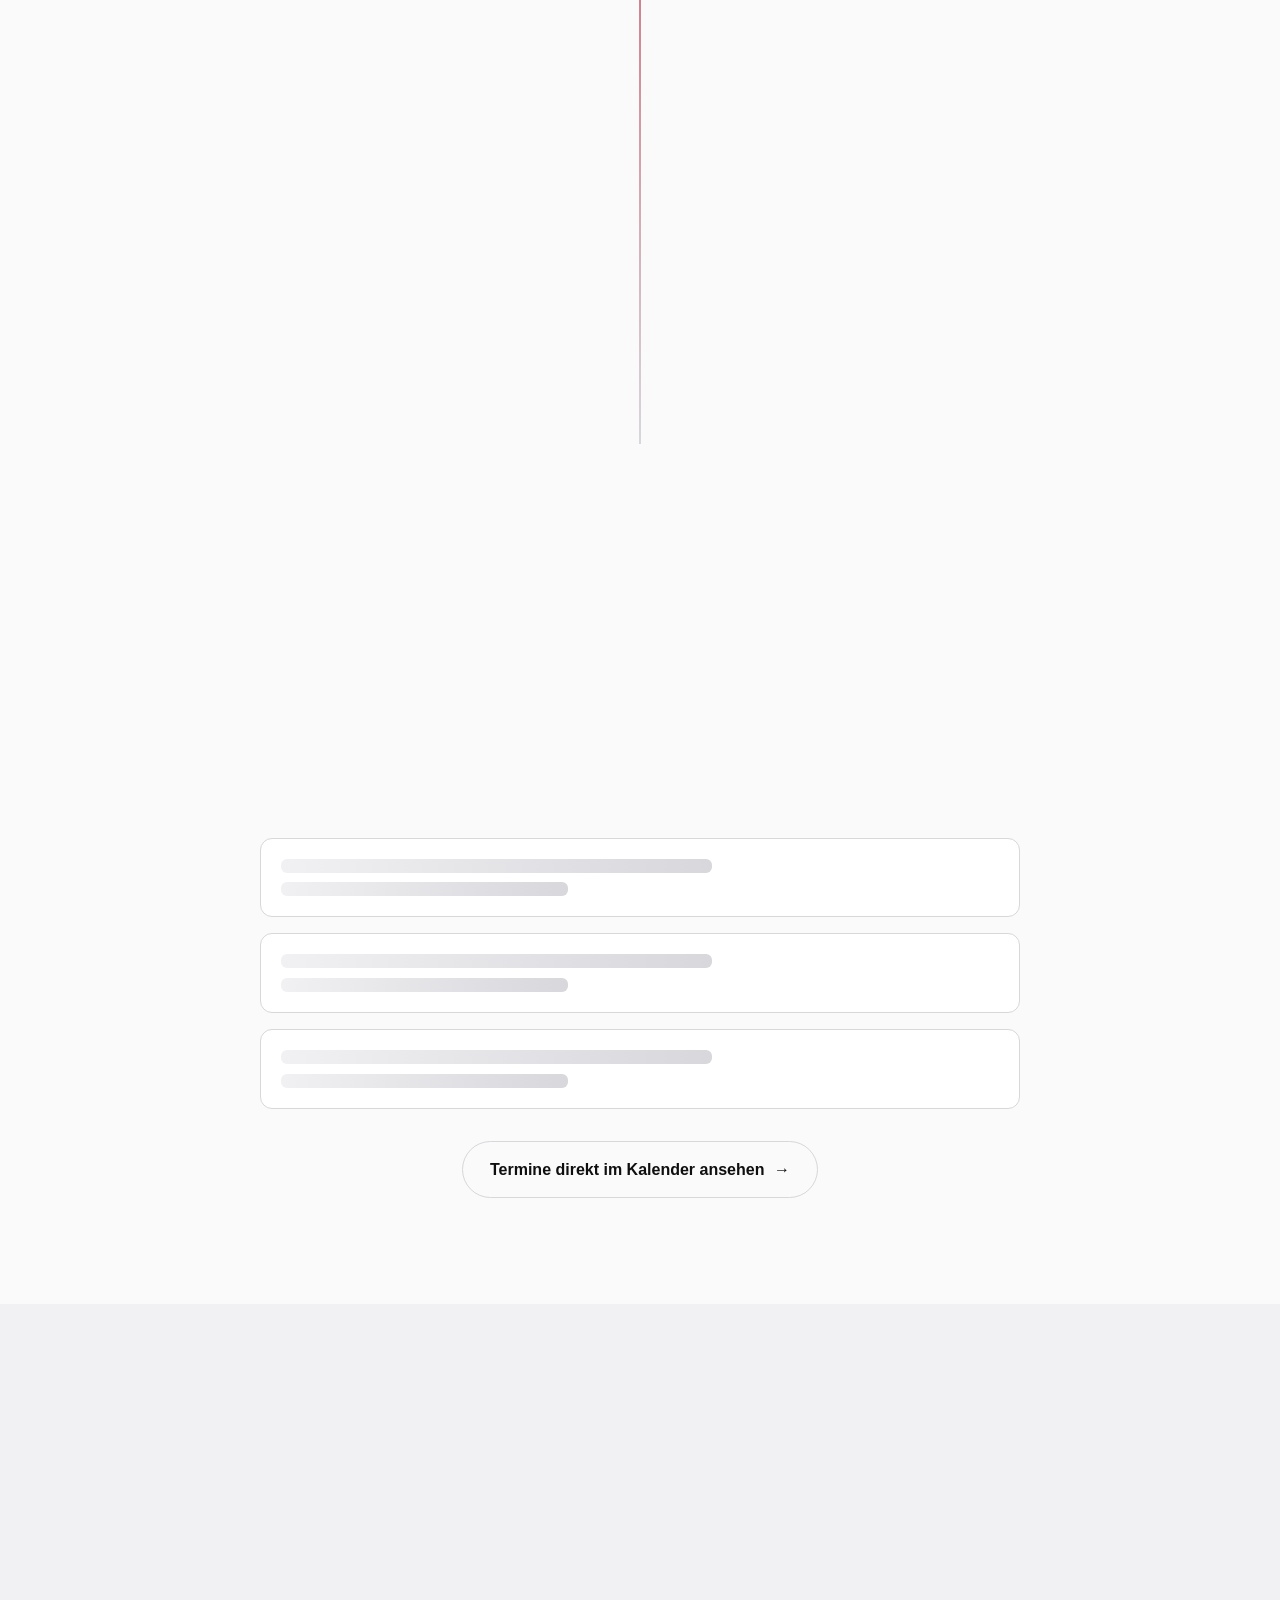
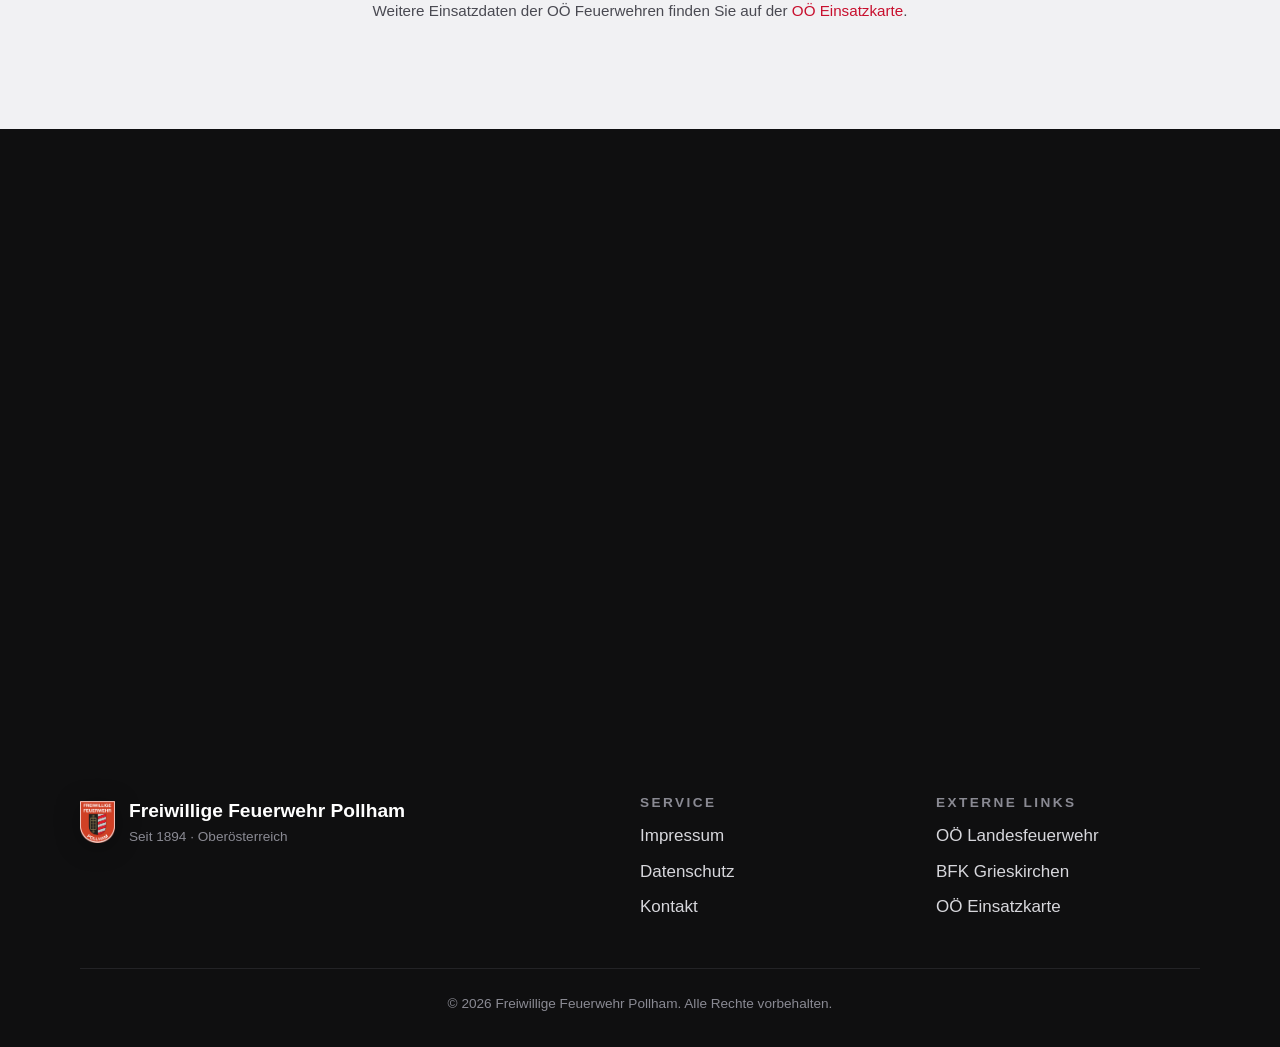
==== commit 57ccfa93: "Add support for the /kalender short link Forward to the public Google Calendar via a 404 page, since" ====
--- a/index.html
+++ b/index.html
@@ -302,13 +302,20 @@
 
         <div class="events-wrap"
              data-events
-             data-endpoint="data/events.json">
+             data-endpoint="data/events.json"
+             data-fallback-url="https://calendar.google.com/calendar/embed?src=kio3k9eqnbkh15f3gh1laf804e4qug0b%40import.calendar.google.com&ctz=Europe%2FVienna">
           <ul class="events-list" id="events-list" aria-live="polite" aria-busy="true">
             <li class="event-skeleton" aria-hidden="true"><span></span><span></span></li>
             <li class="event-skeleton" aria-hidden="true"><span></span><span></span></li>
             <li class="event-skeleton" aria-hidden="true"><span></span><span></span></li>
           </ul>
         </div>
+
+        <p class="muted-note muted-note-center">
+          <a class="btn btn-ghost btn-dark" href="https://calendar.google.com/calendar/embed?src=kio3k9eqnbkh15f3gh1laf804e4qug0b%40import.calendar.google.com&ctz=Europe%2FVienna" target="_blank" rel="noopener">
+            Termine direkt im Kalender ansehen <span aria-hidden="true">→</span>
+          </a>
+        </p>
       </div>
     </section>
 
